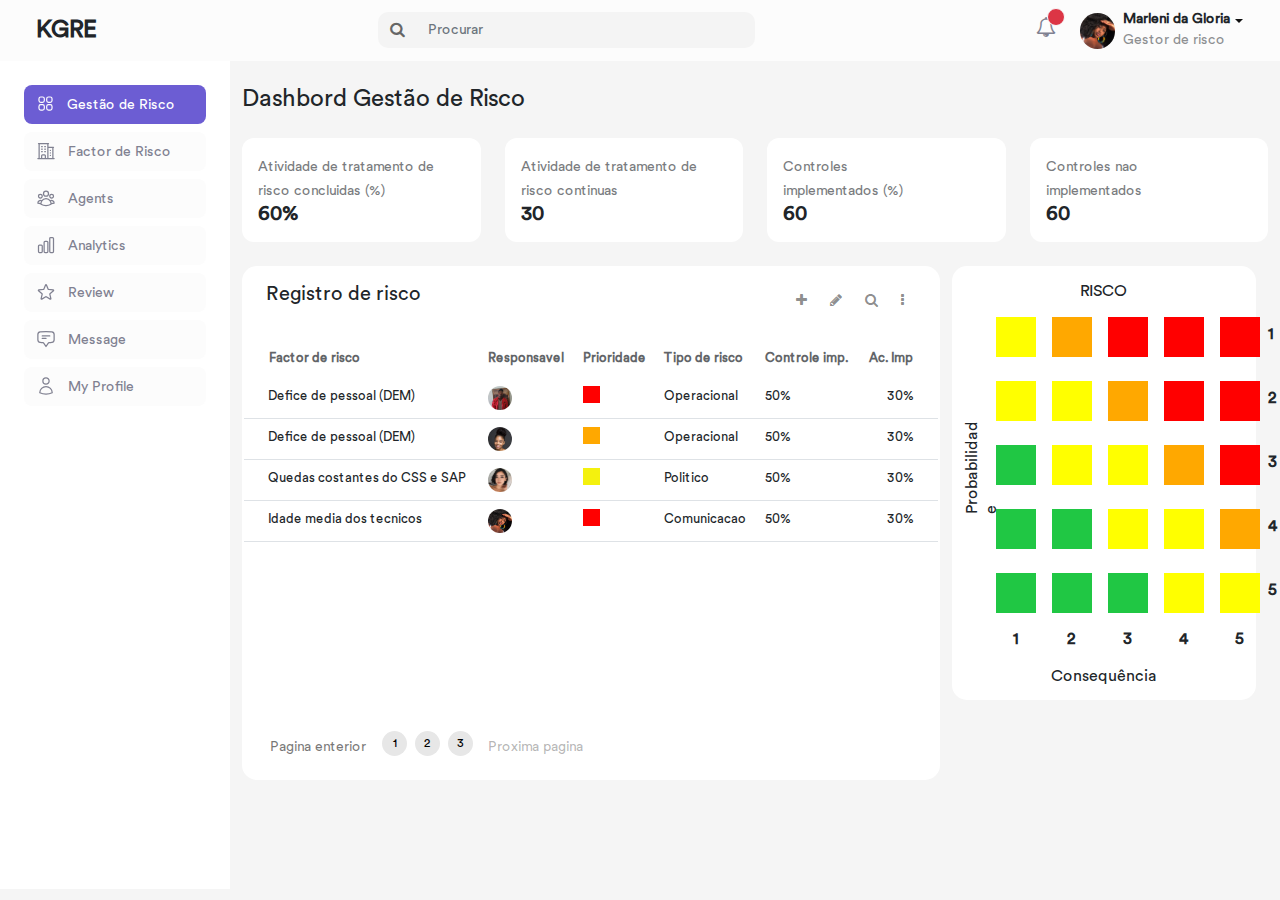
==== dashboard.html @ 29667f74 "df" ====
<!DOCTYPE html>
<html lang="en">
<head>
  <meta charset="UTF-8">
  <meta http-equiv="X-UA-Compatible" content="IE=edge">
  <meta name="viewport" content="width=device-width, initial-scale=1.0">
  <title>kavaltek</title>
  
  <script src="./js/bootstrap.js"></script>
  <link rel="stylesheet" href="./css/font-awesome.css">
  <link rel="stylesheet" href="./css/bootstrap.css">
  <link rel="stylesheet" href="./css/global.css">
</head>
<body>
  <nav class="navbar navbar-light bg-light pt-2 pb-2">
    <div class="container-fluid">
     <div class="ps-4 pt-2">
      <h4><b>KGRE</b></h4>
     </div>
      <form class="d-flex" style="width: 30%;">
        <div class="input-group" style="background: #f4f4f4; border-radius: 10px;">
          <span class="input-group-text border-0" id="basic-addon1" style="background: none;">
            <a href="#" style="color: #111111a1;">
              <i class="fa fa-search"></i>
            </a>
          </span>
          <input type="text" class="form-control border-0 " placeholder="Procurar" style="font-size: 14px; background: none; box-shadow: none;">
        </div>
      </form>
      <div>
        <div class="d-flex pe-4">
          <button type="button" class="btn btn-primary position-relative me-4 p-0" style="background: none; color: #111; border: none;">
            <i class="fa fa-bell-o" style="font-size: 20px;"></i>
            <span class="position-absolute top-0 start-100 translate-middle p-2 bg-danger border border-light rounded-circle mt-2">
              <span class="visually-hidden">New alerts</span>
            </span>
          </button>
          <div class="avatar-user mt-1">
            <img src="./assets/50049730_2243633989289353_4190878127926280192_o.jpg" alt="">
          </div>
          <div style="font-size: 14px;" class="ms-2">
            <b>Marleni da Gloria</b> <br>
            <font style="opacity: 0.5;">Gestor de risco</font>
          </div>
          <div class="dropdown">
            <button class="btn dropdown-toggle p-0" type="button" data-bs-toggle="dropdown" aria-expanded="false" style="color: #111; box-shadow: none;">
            </button>
            <ul class="dropdown-menu shadow-sm border-0" style="margin-left:-150px; border-radius: 10px;">
              <li><a class="dropdown-item" href="#">Perfil</a></li>
              <li><a class="dropdown-item" href="#">Sair</a></li>
            </ul>
          </div>
        </div>
      </div>
    </div>
  </nav>
  <div class="d-flex">
    <div class="menu">
      <div class="p-4">
        <div class="d-grid gap-2">
          <a class="btn btn-primary active" style="font-size: 14px; border-radius: 8px;">
            <svg fill="none" class="me-2" stroke="currentColor" stroke-width="1.5" viewBox="0 0 24 24" xmlns="http://www.w3.org/2000/svg" aria-hidden="true" style="width: 19px; margin-top:-3;">
            <path stroke-linecap="round" stroke-linejoin="round" d="M3.75 6A2.25 2.25 0 016 3.75h2.25A2.25 2.25 0 0110.5 6v2.25a2.25 2.25 0 01-2.25 2.25H6a2.25 2.25 0 01-2.25-2.25V6zM3.75 15.75A2.25 2.25 0 016 13.5h2.25a2.25 2.25 0 012.25 2.25V18a2.25 2.25 0 01-2.25 2.25H6A2.25 2.25 0 013.75 18v-2.25zM13.5 6a2.25 2.25 0 012.25-2.25H18A2.25 2.25 0 0120.25 6v2.25A2.25 2.25 0 0118 10.5h-2.25a2.25 2.25 0 01-2.25-2.25V6zM13.5 15.75a2.25 2.25 0 012.25-2.25H18a2.25 2.25 0 012.25 2.25V18A2.25 2.25 0 0118 20.25h-2.25A2.25 2.25 0 0113.5 18v-2.25z"></path>
          </svg> Gestão de Risco</a>
          <a class="btn btn-primary" style="font-size: 14px; border-radius: 8px;"><svg fill="none" class="me-2" stroke="currentColor" stroke-width="1.5" viewBox="0 0 24 24" xmlns="http://www.w3.org/2000/svg" aria-hidden="true" style="width: 20px; margin-top:-3;">
            <path stroke-linecap="round" stroke-linejoin="round" d="M2.25 21h19.5m-18-18v18m10.5-18v18m6-13.5V21M6.75 6.75h.75m-.75 3h.75m-.75 3h.75m3-6h.75m-.75 3h.75m-.75 3h.75M6.75 21v-3.375c0-.621.504-1.125 1.125-1.125h2.25c.621 0 1.125.504 1.125 1.125V21M3 3h12m-.75 4.5H21m-3.75 3.75h.008v.008h-.008v-.008zm0 3h.008v.008h-.008v-.008zm0 3h.008v.008h-.008v-.008z"></path>
          </svg> Factor de Risco</a>
          <a class="btn btn-primary" style="font-size: 14px; border-radius: 8px;"><svg fill="none" class="me-2" stroke="currentColor" stroke-width="1.5" viewBox="0 0 24 24" xmlns="http://www.w3.org/2000/svg" aria-hidden="true" style="width: 20px; margin-top:-3;">
            <path stroke-linecap="round" stroke-linejoin="round" d="M18 18.72a9.094 9.094 0 003.741-.479 3 3 0 00-4.682-2.72m.94 3.198l.001.031c0 .225-.012.447-.037.666A11.944 11.944 0 0112 21c-2.17 0-4.207-.576-5.963-1.584A6.062 6.062 0 016 18.719m12 0a5.971 5.971 0 00-.941-3.197m0 0A5.995 5.995 0 0012 12.75a5.995 5.995 0 00-5.058 2.772m0 0a3 3 0 00-4.681 2.72 8.986 8.986 0 003.74.477m.94-3.197a5.971 5.971 0 00-.94 3.197M15 6.75a3 3 0 11-6 0 3 3 0 016 0zm6 3a2.25 2.25 0 11-4.5 0 2.25 2.25 0 014.5 0zm-13.5 0a2.25 2.25 0 11-4.5 0 2.25 2.25 0 014.5 0z"></path>
          </svg> Agents</a>
          <a class="btn btn-primary" style="font-size: 14px; border-radius: 8px;"><svg fill="none" class="me-2" stroke="currentColor" stroke-width="1.5" viewBox="0 0 24 24" xmlns="http://www.w3.org/2000/svg" aria-hidden="true" style="width: 20px; margin-top:-3;">
            <path stroke-linecap="round" stroke-linejoin="round" d="M3 13.125C3 12.504 3.504 12 4.125 12h2.25c.621 0 1.125.504 1.125 1.125v6.75C7.5 20.496 6.996 21 6.375 21h-2.25A1.125 1.125 0 013 19.875v-6.75zM9.75 8.625c0-.621.504-1.125 1.125-1.125h2.25c.621 0 1.125.504 1.125 1.125v11.25c0 .621-.504 1.125-1.125 1.125h-2.25a1.125 1.125 0 01-1.125-1.125V8.625zM16.5 4.125c0-.621.504-1.125 1.125-1.125h2.25C20.496 3 21 3.504 21 4.125v15.75c0 .621-.504 1.125-1.125 1.125h-2.25a1.125 1.125 0 01-1.125-1.125V4.125z"></path>
          </svg> Analytics</a>
          <a class="btn btn-primary" style="font-size: 14px; border-radius: 8px;"><svg fill="none" class="me-2" stroke="currentColor" stroke-width="1.5" viewBox="0 0 24 24" xmlns="http://www.w3.org/2000/svg" aria-hidden="true" style="width: 20px; margin-top:-3;">
            <path stroke-linecap="round" stroke-linejoin="round" d="M11.48 3.499a.562.562 0 011.04 0l2.125 5.111a.563.563 0 00.475.345l5.518.442c.499.04.701.663.321.988l-4.204 3.602a.563.563 0 00-.182.557l1.285 5.385a.562.562 0 01-.84.61l-4.725-2.885a.563.563 0 00-.586 0L6.982 20.54a.562.562 0 01-.84-.61l1.285-5.386a.562.562 0 00-.182-.557l-4.204-3.602a.563.563 0 01.321-.988l5.518-.442a.563.563 0 00.475-.345L11.48 3.5z"></path>
          </svg> Review</a>
          <a class="btn btn-primary" style="font-size: 14px; border-radius: 8px;"><svg fill="none" class="me-2" stroke="currentColor" stroke-width="1.5" viewBox="0 0 24 24" xmlns="http://www.w3.org/2000/svg" aria-hidden="true" style="width: 20px; margin-top:-3;">
            <path stroke-linecap="round" stroke-linejoin="round" d="M7.5 8.25h9m-9 3H12m-9.75 1.51c0 1.6 1.123 2.994 2.707 3.227 1.129.166 2.27.293 3.423.379.35.026.67.21.865.501L12 21l2.755-4.133a1.14 1.14 0 01.865-.501 48.172 48.172 0 003.423-.379c1.584-.233 2.707-1.626 2.707-3.228V6.741c0-1.602-1.123-2.995-2.707-3.228A48.394 48.394 0 0012 3c-2.392 0-4.744.175-7.043.513C3.373 3.746 2.25 5.14 2.25 6.741v6.018z"></path>
          </svg> Message</a>
          <a class="btn btn-primary" style="font-size: 14px; border-radius: 8px;"><svg fill="none" class="me-2" stroke="currentColor" stroke-width="1.5" viewBox="0 0 24 24" xmlns="http://www.w3.org/2000/svg" aria-hidden="true" style="width: 20px; margin-top:-3;">
            <path stroke-linecap="round" stroke-linejoin="round" d="M15.75 6a3.75 3.75 0 11-7.5 0 3.75 3.75 0 017.5 0zM4.501 20.118a7.5 7.5 0 0114.998 0A17.933 17.933 0 0112 21.75c-2.676 0-5.216-.584-7.499-1.632z"></path>
          </svg> My Profile</a>
      </div>
    </div>
    </div>
    
  <div class="container mt-4">
    <h4>Dashbord Gestão de Risco</h4>
    <div class="row mt-4">
      <div class="col-md-3 mb-4">
        <div class="card cardStatic">
          <div class="card-body">
            <font style="opacity: 0.6; font-size: 14px;">Atividade de tratamento de risco concluidas (%)</font>
            <h5 style="margin-bottom:0px;"><b>60%</b></h5>
          </div>
        </div>
      </div>
      <div class="col-md-3 mb-4">
        <div class="card cardStatic">
          <div class="card-body">
            <font style="opacity: 0.6; font-size: 14px;">Atividade de tratamento de <br> risco continuas</font>
            <h5 style="margin-bottom:0px;"><b>30</b></h5>
          </div>
        </div>
      </div><div class="col-md-3 mb-4">
        <div class="card cardStatic">
          <div class="card-body">
            <font style="opacity: 0.6; font-size: 14px;">Controles <br> implementados (%)</font>
            <h5 style="margin-bottom:0px;"><b>60</b></h5>
          </div>
        </div>
      </div><div class="col-md-3 mb-4">
        <div class="card cardStatic">
          <div class="card-body">
            <font style="opacity: 0.6; font-size: 14px;">Controles nao <br> implementados</font>
            <h5 style="margin-bottom:0px;"><b>60</b></h5>
          </div>
        </div>
      </div>
    </div>
    <div class="d-flex">
      <div style="width: 100%;">
        <div class="card card-tabl">
          <div class="card-body ps-4 pe-4 d-flex justify-content-between">
            <h5>Registro de risco</h5>
            <div>
              <div class="btn-group" role="group" aria-label="Basic example"> 
                <button type="button" class="btn btn-primary pt-0 pb-0"  style="font-size: 14px !important; background: none !important; color: #1111117e !important; box-shadow: none;"><i class="fa fa-plus"></i></button>
                <button type="button" class="btn btn-primary pt-0 pb-0" style="font-size: 14px !important; background: none !important;  color: #1111117e !important; box-shadow: none;"><i class="fa fa-pencil"></i></button>
                <button type="button" class="btn btn-primary pt-0 pb-0" style="font-size: 14px !important; background: none !important;  color: #1111117e !important; box-shadow: none;"><i class="fa fa-search"></i></button>
                <button type="button" class="btn btn-primary pt-0 pb-0" style="font-size: 14px !important; background: none !important;  color: #1111117e !important; box-shadow: none;"><i class="fa fa-ellipsis-v"></i></button>
              </div>
            </div>
          </div>
          <div style="height: 42vh;">
            <table class="table">
              <thead>
                <tr style="border: #fff solid; opacity: 0.7;">
                  <th scope="col" class="ps-4">Factor de risco</th>
                  <th scope="col">Responsavel</th>
                  <th scope="col">Prioridade</th>
                  <th scope="col">Tipo de risco</th>
                  <th scope="col">Controle imp.</th>
                  <th scope="col" class="pe-4 text-right">Ac. Imp</th>
                </tr>
              </thead>
              <tbody>
                <tr>
                  <td class="ps-4">Defice de pessoal (DEM)</td>
                  <td>
                    <div class="avatar">
                      <img src="./assets/39736425_1247747495368042_6693253059578953728_n.jpg" alt="">
                    </div>
                  </td>
                  <td>
                    <div style="width: 17px; height: 17px; background: red;"></div>
                  </td>
                  <td>Operacional</td>
                  <td>50%</td>
                  <td class="pe-4 text-right">30%</td>
                </tr>
                <tr>
                  <td class="ps-4">Defice de pessoal (DEM)</td>
                  <td>
                    <div class="avatar">
                      <img src="./assets/45029948_1871201002998322_6050842242631860224_o.jpg" alt="">
                    </div>
                  </td>
                  <td>
                    <div style="width: 17px; height: 17px; background: #ffa800;"></div>
                  </td>
                  <td>Operacional</td>
                  <td>50%</td>
                  <td class="pe-4 text-right">30%</td>
                </tr>
                <tr>
                  <td class="ps-4">Quedas costantes do CSS e SAP</td>
                  <td>
                    <div class="avatar">
                      <img src="./assets/48187070_1137108786449604_2414496812695027712_n.jpg" alt="">
                    </div>
                  </td>
                  <td>
                    <div style="width: 17px; height: 17px; background: #f4f10e;"></div>
                  </td>
                  <td>Politico</td>
                  <td>50%</td>
                  <td class="pe-4 text-right">30%</td>
                </tr>
                <tr>
                  <td class="ps-4">Idade media dos tecnicos</td>
                  <td>
                    <div class="avatar">
                      <img src="./assets/50049730_2243633989289353_4190878127926280192_o.jpg" alt="">
                    </div>
                  </td>
                  <td>
                    <div style="width: 17px; height: 17px; background: red;"></div>
                  </td>
                  <td>Comunicacao</td>
                  <td>50%</td>
                  <td class="pe-4 text-right">30%</td>
                </tr>
              </tbody>
            </table>
          </div>
          <div class="card-body" style=" padding-bottom: 0px;">
            <nav aria-label="Page navigation example">
              <ul class="pagination">
                <li class="page-item"><a class="page-link border-0" href="#" style="font-size: 14px !important; color: rgba(0, 0, 0, 0.534);">Pagina enterior</a></li>
                <li class="page-item"><a class="page-link border-0 p-0 ms-1 me-1 d-flex justify-content-center align-items-center" href="#" style="font-size: 12px !important; color: black; background: #e7e7e7; border-radius: 100px; width: 25px; height: 25px;" >1</a></li>
                <li class="page-item"><a class="page-link border-0 p-0 d-flex justify-content-center align-items-center ms-1 me-1" href="#" style="font-size: 12px !important; color: black; background: #e7e7e7; border-radius: 100px; width: 25px; height: 25px;" >2</a></li>
                <li class="page-item"><a class="page-link border-0  p-0 d-flex justify-content-center align-items-center ms-1 me-1" href="#" style="font-size: 12px !important; color: black; background: #e7e7e7; border-radius: 100px; width: 25px; height: 25px;" >3</a></li>
                <li class="page-item"><a class="page-link border-0" href="#" style="font-size: 14px !important; color: rgba(0, 0, 0, 0.295);">Proxima pagina</a></li>
              </ul>
            </nav>
          </div>
        </div>
      </div>
      <div style="width: 32%;">
        <div class="container">
          <div class="card card-tabl">
            <div class="card-body">
              <center><h6>RISCO</h6></center>
              <div class="d-flex">
                <div style=" transform: rotate(-90deg); width: 100px !important; height: 10px; margin-left: -50px; margin-right: -30px; margin-top: 150px;"><h6>Probabilidade</h6></div>
                <div>
                  <div class="d-flex">
                    <div class="m-2" style="width: 40px; height: 40px; background: #ffff00;"></div> 
                    <div class="m-2" style="width: 40px; height: 40px; background: #ffa800;"></div>
                    <div class="m-2" style="width: 40px; height: 40px; background: red;"></div>
                    <div class="m-2" style="width: 40px; height: 40px; background: red;"></div>
                    <div class="m-2" style="width: 40px; height: 40px; background: red;"></div> <h6 class="mt-3"><b>1</b></h6>
                  </div>
                  <div class="d-flex mt-2">
                    <div class="m-2" style="width: 40px; height: 40px; background: #ffff00;"></div>
                    <div class="m-2" style="width: 40px; height: 40px; background: #ffff00;"></div>
                    <div class="m-2" style="width: 40px; height: 40px; background: #ffa800;"></div>
                    <div class="m-2" style="width: 40px; height: 40px; background: red;"></div>
                    <div class="m-2" style="width: 40px; height: 40px; background: red;"></div><h6 class="mt-3"><b>2</b></h6>
                  </div>
                  <div class="d-flex mt-2">                
                    <div class="m-2" style="width: 40px; height: 40px; background: #20c744;"></div>
                    <div class="m-2" style="width: 40px; height: 40px; background: #ffff00;"></div>
                    <div class="m-2" style="width: 40px; height: 40px; background: #ffff00;"></div>
                    <div class="m-2" style="width: 40px; height: 40px; background: #ffa800;"></div>
                    <div class="m-2" style="width: 40px; height: 40px; background: red;"></div><h6 class="mt-3"><b>3</b></h6>
                  </div>
                  <div class="d-flex mt-2">                
                    <div class="m-2" style="width: 40px; height: 40px; background: #20c744;"></div>
                    <div class="m-2" style="width: 40px; height: 40px; background: #20c744;"></div>
                    <div class="m-2" style="width: 40px; height: 40px; background: #ffff00;"></div>
                    <div class="m-2" style="width: 40px; height: 40px; background: #ffff00;"></div>
                    <div class="m-2" style="width: 40px; height: 40px; background: #ffa800;"></div><h6 class="mt-3"><b>4</b></h6>
                  </div>
                  <div class="d-flex mt-2 ">                
                    <div class="m-2" style="width: 40px; height: 40px; background: #20c744;"></div>
                    <div class="m-2" style="width: 40px; height: 40px; background: #20c744;"></div>
                    <div class="m-2" style="width: 40px; height: 40px; background: #20c744;"></div>
                    <div class="m-2" style="width: 40px; height: 40px; background: #ffff00;"></div>
                    <div class="m-2" style="width: 40px; height: 40px; background: #ffff00;"></div><h6 class="mt-3"><b>5</b></h6>
                  </div>
                  <div class="d-flex text-center" style="margin-top: -15px; margin-bottom: -10px;"> 
                    <div class="m-2" style="width: 40px; height: 40px;"><h6 class="mt-3"><b>1</b></h6></div>               
                    <div class="m-2" style="width: 40px; height: 40px;"><h6 class="mt-3"><b>2</b></h6></div> 
                    <div class="m-2" style="width: 40px; height: 40px;"><h6 class="mt-3"><b>3</b></h6></div> 
                    <div class="m-2" style="width: 40px; height: 40px;"><h6 class="mt-3"><b>4</b></h6></div> 
                    <div class="m-2" style="width: 40px; height: 40px;"><h6 class="mt-3"><b>5</b></h6></div> 
                  </div>
                </div>
              </div>
              <div class="d-flex" style="margin-top: 15px; margin-bottom: -10px;"> 
               <div style=" width: 100%;"><center><h6>Consequência</h6></center></div>
              </div>
            </div>
          </div>
        </div>
      </div>
    </div>
  </div>
  </div>
</body>
</html>
---- css/global.css ----
@font-face {
  font-family: CircularStdBook;
  src: url(./../assets/CircularStdBook.ttf);
}
body{
  font-family: CircularStdBook; 
  background: #F5F5F5;
}
.h-100{
  min-height: 100vh;
}
.w-100{
  width: 100%;
}
.w-70{
  width: 70%;
}
.background-auth{
  background: linear-gradient(185deg, #0575E6 1%, #010f42 100%);
  color: #fff;
}
.btn-primary{
  background: #FCFCFC !important;
  color: #808191 !important;
  border: none !important;
  text-align: left;
  height: 39px;
  padding-top: 10px;
}
.btn-primary.active{
  background: #6C5DD3 !important;
  color: #fff !important;
}
.btn-primary:hover{
  background: #6C5DD3 !important;
  color: #fff !important;
}
.menu{
  background: #fff;
  width: 230px;
  max-width: 230px;
  min-width: 230px;
  height: 92vh;
}
.font-14{
  font-size: 14px;
}
.link-auth{
  color: #111;
  text-decoration: none;
  opacity: 0.4;
}
.link-auth:hover{
  color: #111;
  text-decoration: none;
  opacity: 1;
}
.navbar{
  background: #FCFCFC !important;
}
.cardStatic{
  border-radius: 12px;
  border: none;
}
.card-tabl{
  border: none;
  font-size: 13px !important;
  border-radius: 15px;
}
.text-right{
  text-align: right;
}
.avatar{
  cursor: pointer;
  width: 1.5rem;
  height: 1.5rem;
  border-radius: 100px;
  transition: 0.1s;
}
.avatar > img {
  width: 1.5rem;
  height: 1.5rem;
  object-fit: cover;
  object-position: top;
  border-radius: 100px;
  transition: 0.1s;
}
.avatar-user{
  cursor: pointer;
  width: 2.2rem;
  height: 2.2rem;
  border-radius: 100px;
  transition: 0.1s;
}
.avatar-user > img {
  width: 2.2rem;
  height: 2.2rem;
  object-fit: cover;
  object-position: top;
  border-radius: 100px;
  transition: 0.1s;
}
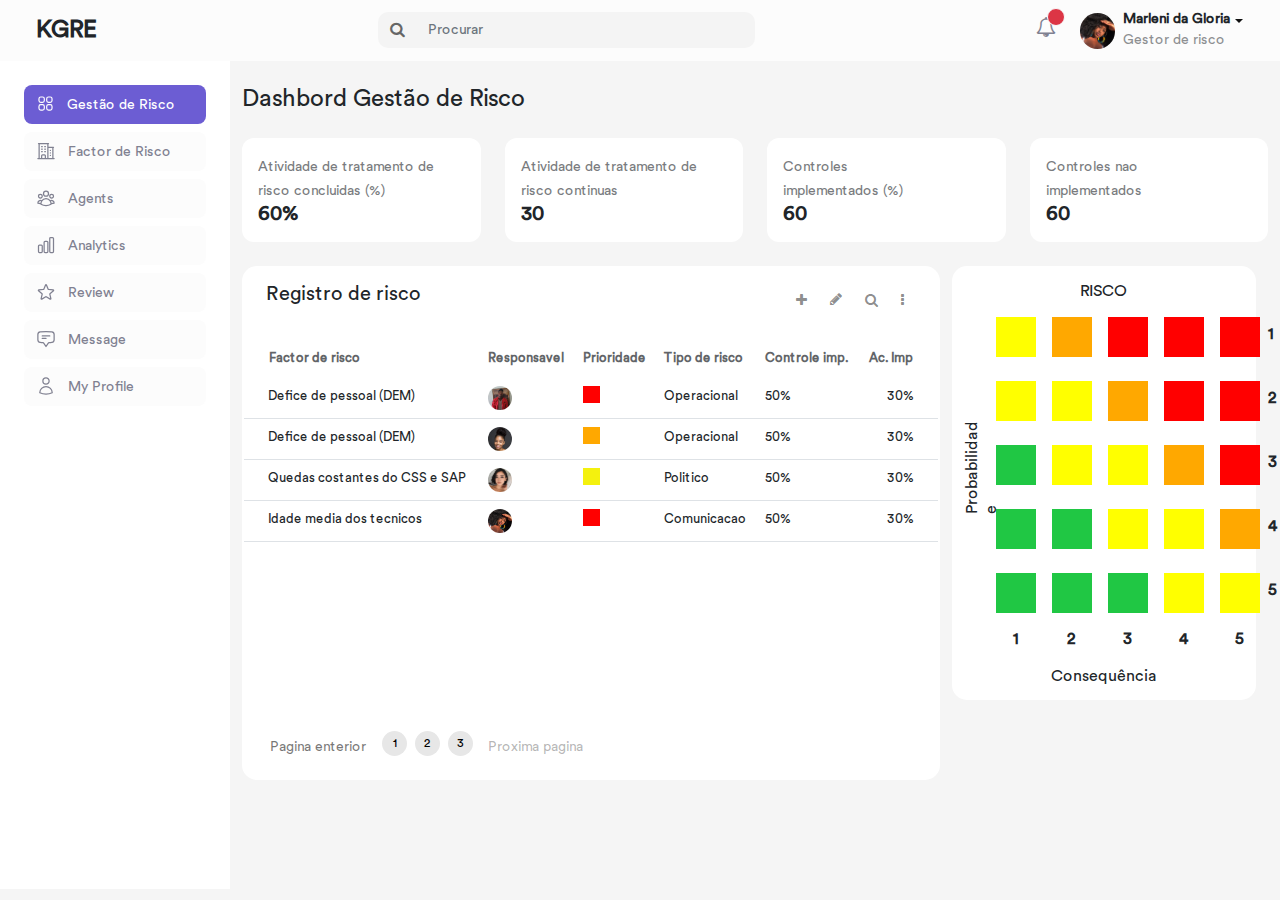
==== commit aa822914: "dach" ====
--- a/dashboard.html
+++ b/dashboard.html
@@ -126,7 +126,7 @@
             <div>
               <div class="btn-group" role="group" aria-label="Basic example"> 
                 <button type="button" class="btn btn-primary pt-0 pb-0"  style="font-size: 14px !important; background: none !important; color: #1111117e !important; box-shadow: none;"><i class="fa fa-plus"></i></button>
-                <button type="button" class="btn btn-primary pt-0 pb-0" style="font-size: 14px !important; background: none !important;  color: #1111117e !important; box-shadow: none;"><i class="fa fa-pencil"></i></button>
+                <a href="./newRegister.html" class="btn btn-primary pt-2 pb-0" style="font-size: 14px !important; background: none !important;  color: #1111117e !important; box-shadow: none;"><i class="fa fa-pencil"></i></a>
                 <button type="button" class="btn btn-primary pt-0 pb-0" style="font-size: 14px !important; background: none !important;  color: #1111117e !important; box-shadow: none;"><i class="fa fa-search"></i></button>
                 <button type="button" class="btn btn-primary pt-0 pb-0" style="font-size: 14px !important; background: none !important;  color: #1111117e !important; box-shadow: none;"><i class="fa fa-ellipsis-v"></i></button>
               </div>
